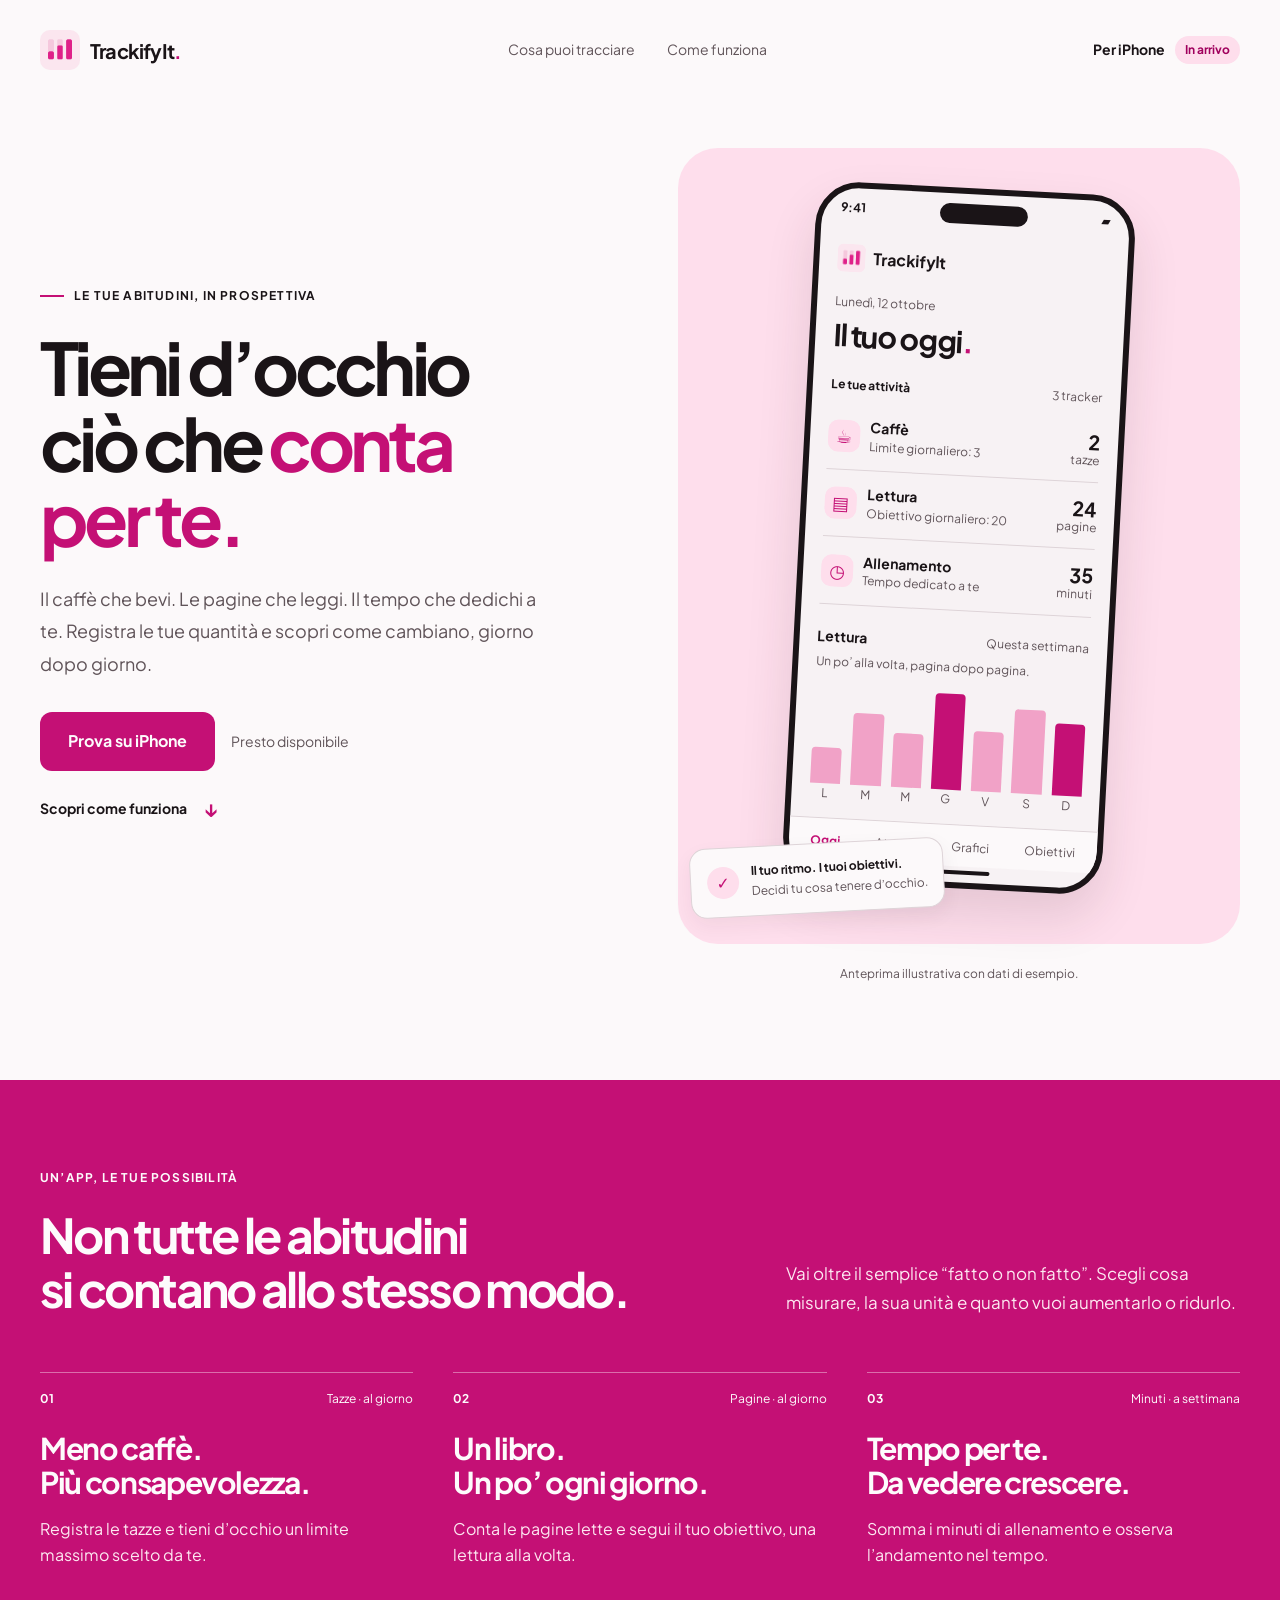
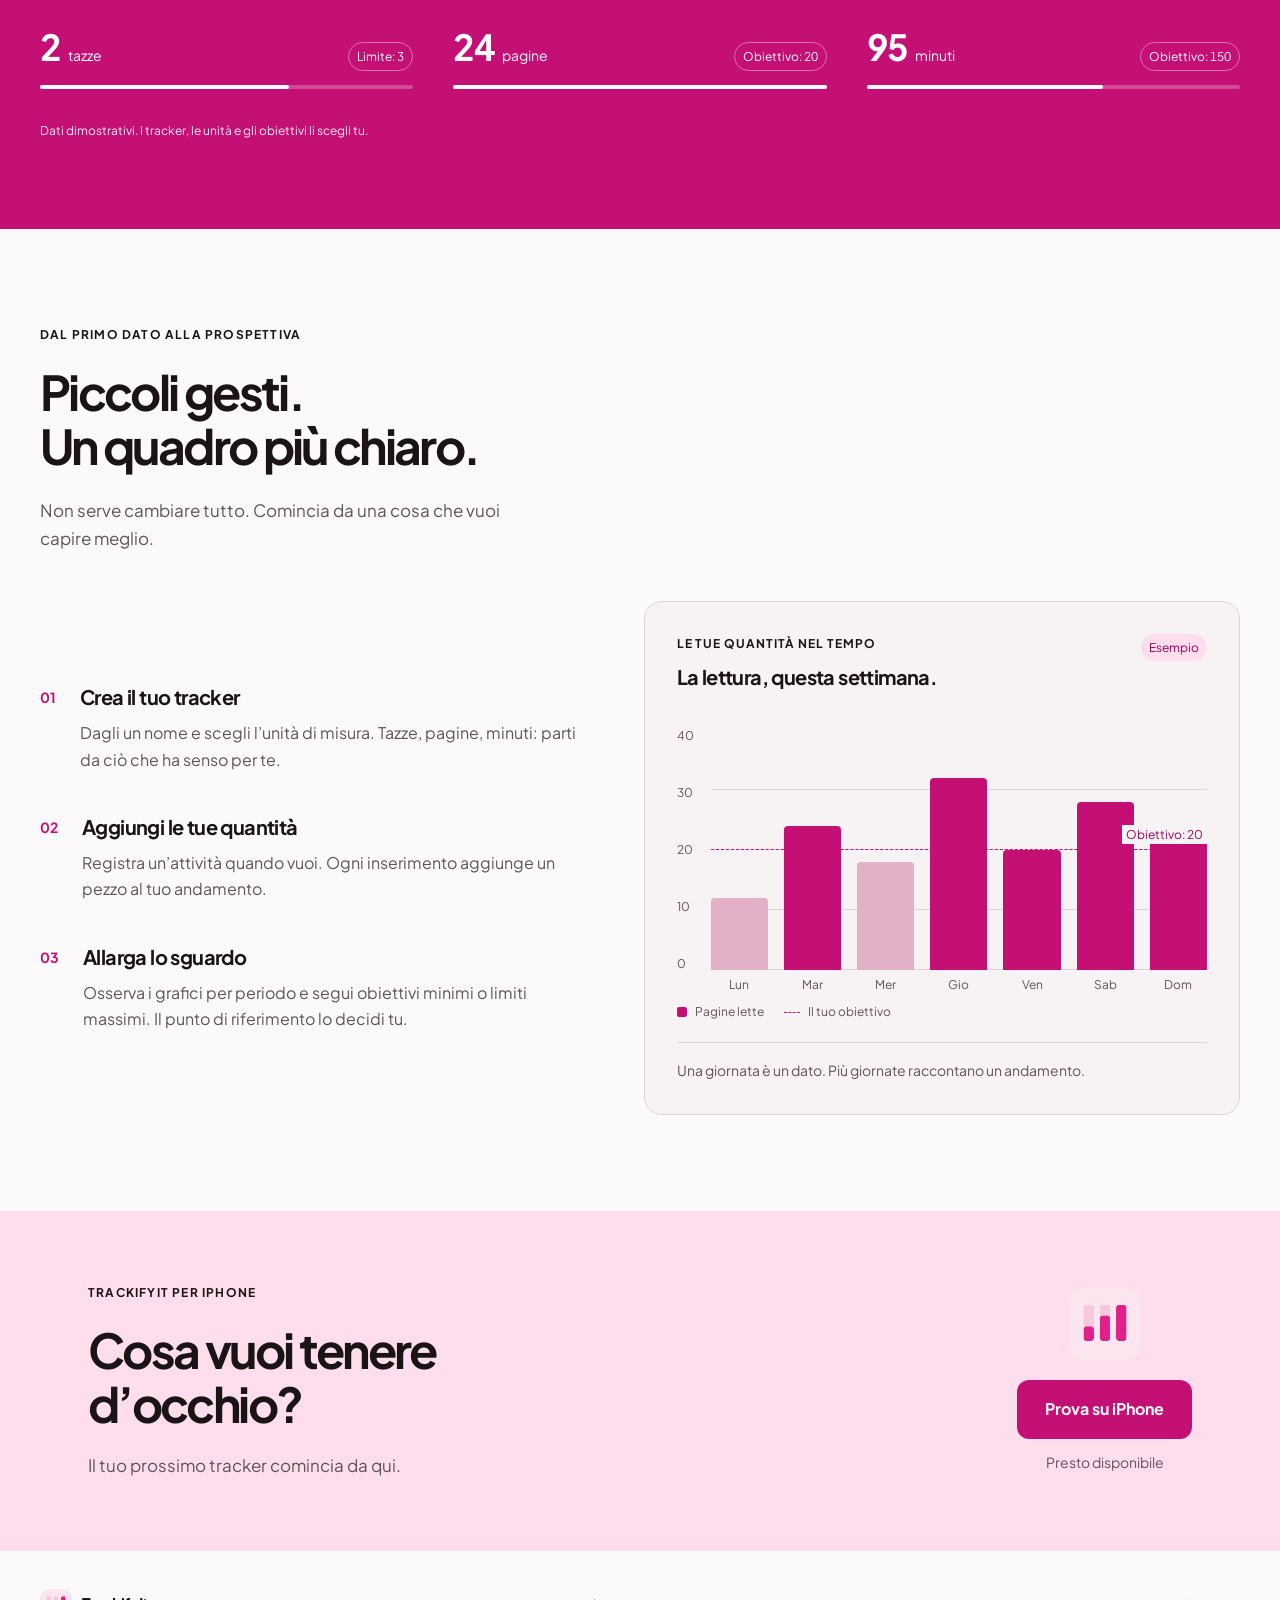
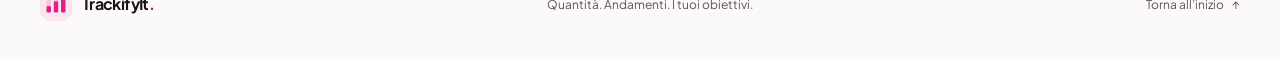
==== index.html @ d4e478b7 "feat: publish TrackifyIt landing for GitHub Pages" ====
<!doctype html>
<html lang="it">
<head>
  <meta charset="utf-8">
  <meta name="viewport" content="width=device-width, initial-scale=1, viewport-fit=cover">
  <meta name="theme-color" content="#C5106B">
  <title>TrackifyIt | Tieni d’occhio ciò che conta per te</title>
  <meta name="description" content="Crea tracker personalizzati, registra le tue quantità e osserva come cambiano nel tempo. Grafici, obiettivi e limiti, con TrackifyIt.">
  <link rel="icon" href="assets/favicon.png" type="image/png">
  <link rel="preload" href="assets/jakarta-regular.ttf" as="font" type="font/ttf" crossorigin>
  <link rel="stylesheet" href="styles.css?v=2">
</head>
<body>
  <a class="skip-link" href="#contenuto">Vai al contenuto</a>
  <header class="site-header wrap">
    <a class="brand" href="#inizio" aria-label="TrackifyIt, inizio pagina"><img src="assets/icon.png" width="40" height="40" alt=""><span>TrackifyIt<span class="brand-dot">.</span></span></a>
    <nav aria-label="Navigazione principale"><a href="#cosa-tracciare">Cosa puoi tracciare</a><a href="#come-funziona">Come funziona</a></nav>
    <a class="header-cta" href="#iphone">Per iPhone <span class="soon-label">In arrivo</span></a>
  </header>
  <main id="contenuto">
    <section class="hero wrap" id="inizio" aria-labelledby="hero-title">
      <div class="hero-copy">
        <p class="eyebrow"><span class="eyebrow-line" aria-hidden="true"></span>Le tue abitudini, in prospettiva</p>
        <h1 id="hero-title">Tieni d’occhio<br>ciò che <span>conta<br>per te.</span></h1>
        <p class="lead">Il caffè che bevi. Le pagine che leggi. Il tempo che dedichi a te. Registra le tue quantità e scopri come cambiano, giorno dopo giorno.</p>
        <div class="cta-group"><button class="button button-primary iphone-cta" disabled aria-describedby="hero-availability">Prova su iPhone</button><p id="hero-availability" class="availability">Presto disponibile</p></div>
        <a class="text-link" href="#come-funziona">Scopri come funziona <span aria-hidden="true">↓</span></a>
      </div>
      <figure class="app-preview">
        <div class="preview-stage">
          <div class="phone" aria-label="Anteprima dimostrativa della dashboard TrackifyIt">
            <div class="phone-status" aria-hidden="true"><span>9:41</span><span class="camera-cutout"></span><span>▰</span></div>
            <div class="phone-content">
              <div class="app-heading"><img src="assets/icon.png" width="28" height="28" alt=""><span>TrackifyIt</span></div>
              <div class="app-date">Lunedì, 12 ottobre</div>
              <p class="app-title">Il tuo oggi<span>.</span></p>
              <div class="preview-summary"><span>Le tue attività</span><span>3 tracker</span></div>
              <div class="tracker-row"><span class="tracker-symbol" aria-hidden="true">☕</span><div><strong>Caffè</strong><span>Limite giornaliero: 3</span></div><p>2 <span>tazze</span></p></div>
              <div class="tracker-row"><span class="tracker-symbol" aria-hidden="true">▤</span><div><strong>Lettura</strong><span>Obiettivo giornaliero: 20</span></div><p>24 <span>pagine</span></p></div>
              <div class="tracker-row"><span class="tracker-symbol" aria-hidden="true">◷</span><div><strong>Allenamento</strong><span>Tempo dedicato a te</span></div><p>35 <span>minuti</span></p></div>
              <div class="preview-chart">
                <div class="chart-heading"><strong>Lettura</strong><span>Questa settimana</span></div>
                <p class="chart-description">Un po’ alla volta, pagina dopo pagina.</p>
                <div class="bar-chart" role="img" aria-label="Esempio di pagine lette: lunedì 12, martedì 24, mercoledì 18, giovedì 32, venerdì 20, sabato 28, domenica 24.">
                  <div class="bar-column"><span style="--bar-height:37.5%"></span><small>L</small></div><div class="bar-column"><span style="--bar-height:75%"></span><small>M</small></div><div class="bar-column"><span style="--bar-height:56.25%"></span><small>M</small></div><div class="bar-column"><span class="strong-bar" style="--bar-height:100%"></span><small>G</small></div><div class="bar-column"><span style="--bar-height:62.5%"></span><small>V</small></div><div class="bar-column"><span style="--bar-height:87.5%"></span><small>S</small></div><div class="bar-column"><span class="strong-bar" style="--bar-height:75%"></span><small>D</small></div>
                </div>
              </div>
            </div>
            <div class="phone-tabs" aria-hidden="true"><span class="selected">Oggi</span><span>Attività</span><span>Grafici</span><span>Obiettivi</span></div>
            <div class="home-indicator" aria-hidden="true"></div>
          </div>
          <div class="preview-note"><span aria-hidden="true">✓</span><div><strong>Il tuo ritmo. I tuoi obiettivi.</strong><span>Decidi tu cosa tenere d’occhio.</span></div></div>
        </div>
        <figcaption>Anteprima illustrativa con dati di esempio.</figcaption>
      </figure>
    </section>

    <section class="possibilities" id="cosa-tracciare" aria-labelledby="possibilities-title">
      <div class="wrap">
        <div class="section-heading"><p class="eyebrow">Un’app, le tue possibilità</p><h2 id="possibilities-title">Non tutte le abitudini<br>si contano allo stesso modo.</h2><p>Vai oltre il semplice “fatto o non fatto”. Scegli cosa misurare, la sua unità e quanto vuoi aumentarlo o ridurlo.</p></div>
        <div class="examples">
          <article class="example"><div class="example-top"><span class="example-number">01</span><span>Tazze · al giorno</span></div><h3>Meno caffè.<br>Più consapevolezza.</h3><p>Registra le tazze e tieni d’occhio un limite massimo scelto da te.</p><div class="quantity-demo" aria-label="Esempio: 2 tazze, limite 3"><span>2<span class="quantity-unit"> tazze</span></span><span class="goal-label">Limite: 3</span></div><div class="example-progress" aria-hidden="true"><span style="--progress:66.67%"></span></div></article>
          <article class="example"><div class="example-top"><span class="example-number">02</span><span>Pagine · al giorno</span></div><h3>Un libro.<br>Un po’ ogni giorno.</h3><p>Conta le pagine lette e segui il tuo obiettivo, una lettura alla volta.</p><div class="quantity-demo" aria-label="Esempio: 24 pagine, obiettivo 20"><span>24<span class="quantity-unit"> pagine</span></span><span class="goal-label">Obiettivo: 20</span></div><div class="example-progress" aria-hidden="true"><span style="--progress:100%"></span></div></article>
          <article class="example"><div class="example-top"><span class="example-number">03</span><span>Minuti · a settimana</span></div><h3>Tempo per te.<br>Da vedere crescere.</h3><p>Somma i minuti di allenamento e osserva l’andamento nel tempo.</p><div class="quantity-demo" aria-label="Esempio: 95 minuti, obiettivo 150"><span>95<span class="quantity-unit"> minuti</span></span><span class="goal-label">Obiettivo: 150</span></div><div class="example-progress" aria-hidden="true"><span style="--progress:63.33%"></span></div></article>
        </div>
        <p class="examples-caption">Dati dimostrativi. I tracker, le unità e gli obiettivi li scegli tu.</p>
      </div>
    </section>

    <section class="how wrap" id="come-funziona" aria-labelledby="how-title">
      <div class="how-intro"><p class="eyebrow">Dal primo dato alla prospettiva</p><h2 id="how-title">Piccoli gesti.<br>Un quadro più chiaro.</h2><p class="section-lead">Non serve cambiare tutto. Comincia da una cosa che vuoi capire meglio.</p></div>
      <div class="how-grid">
        <ol class="steps">
          <li><span class="step-number" aria-hidden="true">01</span><div><h3>Crea il tuo tracker</h3><p>Dagli un nome e scegli l’unità di misura. Tazze, pagine, minuti: parti da ciò che ha senso per te.</p></div></li>
          <li><span class="step-number" aria-hidden="true">02</span><div><h3>Aggiungi le tue quantità</h3><p>Registra un’attività quando vuoi. Ogni inserimento aggiunge un pezzo al tuo andamento.</p></div></li>
          <li><span class="step-number" aria-hidden="true">03</span><div><h3>Allarga lo sguardo</h3><p>Osserva i grafici per periodo e segui obiettivi minimi o limiti massimi. Il punto di riferimento lo decidi tu.</p></div></li>
        </ol>
        <figure class="insight">
          <div class="insight-heading"><div><p class="eyebrow">Le tue quantità nel tempo</p><h3>La lettura, questa settimana.</h3></div><span class="example-tag">Esempio</span></div>
          <div class="insight-chart" role="img" aria-label="Esempio settimanale: pagine lette 12, 24, 18, 32, 20, 28 e 24. Obiettivo minimo 20 pagine al giorno.">
            <div class="chart-axis" aria-hidden="true"><span>40</span><span>30</span><span>20</span><span>10</span><span>0</span></div>
            <div class="chart-plot" aria-hidden="true"><div class="goal-line"><span>Obiettivo: 20</span></div><div class="insight-bars"><div><span style="--bar-height:30%"></span><small>Lun</small></div><div><span class="reached" style="--bar-height:60%"></span><small>Mar</small></div><div><span style="--bar-height:45%"></span><small>Mer</small></div><div><span class="reached" style="--bar-height:80%"></span><small>Gio</small></div><div><span class="reached" style="--bar-height:50%"></span><small>Ven</small></div><div><span class="reached" style="--bar-height:70%"></span><small>Sab</small></div><div><span class="reached" style="--bar-height:60%"></span><small>Dom</small></div></div></div>
          </div>
          <figcaption><span class="legend-marker" aria-hidden="true"></span>Pagine lette <span class="legend-line" aria-hidden="true"></span>Il tuo obiettivo</figcaption>
          <p class="insight-footnote">Una giornata è un dato. Più giornate raccontano un andamento.</p>
        </figure>
      </div>
    </section>

    <section class="closing" id="iphone" aria-labelledby="closing-title"><div class="wrap closing-inner"><div><p class="eyebrow">TrackifyIt per iPhone</p><h2 id="closing-title">Cosa vuoi tenere<br>d’occhio?</h2><p>Il tuo prossimo tracker comincia da qui.</p></div><div class="closing-action"><img src="assets/icon.png" width="72" height="72" alt="" loading="lazy"><button class="button button-primary iphone-cta" disabled aria-describedby="closing-availability">Prova su iPhone</button><p class="availability" id="closing-availability">Presto disponibile</p></div></div></section>
  </main>
  <footer class="site-footer wrap"><a class="brand" href="#inizio"><img src="assets/icon.png" width="32" height="32" alt=""><span>TrackifyIt<span class="brand-dot">.</span></span></a><p>Quantità. Andamenti. I tuoi obiettivi.</p><a href="#inizio">Torna all’inizio <span aria-hidden="true">↑</span></a></footer>
</body>
</html>
---- styles.css ----
@font-face {
  font-family:Jakarta;
  src:url('assets/jakarta-regular.ttf') format('truetype');
  font-weight:400;
  font-display:swap;
}
@font-face {
  font-family:Jakarta;
  src:url('assets/jakarta-bold.ttf') format('truetype');
  font-weight:700;
  font-display:swap;
}
:root {
  color-scheme:light;
  --paper:oklch(98.5% .004 350);
  --surface:oklch(96.5% .006 350);
  --ink:oklch(20% .012 350);
  --muted:oklch(46% .018 350);
  --pink:oklch(54% .215 355);
  --pink-dark:oklch(46% .19 355);
  --pink-soft:oklch(93% .04 350);
  --line:oklch(88% .012 350);
  --white:oklch(99% .003 350);
  --radius:1.125rem;
}
* {
  box-sizing:border-box;
}
html {
  scroll-behavior:smooth;
  scroll-padding-top:2rem;
}
body {
  margin:0;
  background:var(--paper);
  color:var(--ink);
  font-family:Jakarta,system-ui,sans-serif;
  font-size:1rem;
  line-height:1.65;
  -webkit-font-smoothing:antialiased;
}
a {
  color:inherit;
  text-decoration:none;
}
button {
  font:inherit;
}
img {
  max-width:100%;
  display:block;
}
p,h1,h2,h3,figure {
  margin:0;
}
h1,h2,h3 {
  line-height:1.12;
  font-weight:700;
  text-wrap:balance;
}
p {
  text-wrap:pretty;
}
::selection {
  background:var(--pink);
  color:var(--white);
}
:focus-visible {
  outline:3px solid var(--pink);
  outline-offset:6px;
}
.wrap {
  width:min(100% - 2.5rem,75rem);
  margin-inline:auto;
}
.skip-link {
  position:fixed;
  top:1rem;
  left:1rem;
  z-index:10;
  background:var(--paper);
  padding:.75rem 1rem;
  transform:translateY(-200%);
}
.skip-link:focus {
  transform:none;
}
.site-header {
  display:flex;
  align-items:center;
  justify-content:space-between;
  gap:1rem;
  padding-block:1.5rem;
}
.brand {
  display:inline-flex;
  gap:.625rem;
  align-items:center;
  font-size:1.25rem;
  font-weight:700;
  letter-spacing:-.04em;
  min-height:44px;
}
.brand img {
  border-radius:.625rem;
}
.brand-dot {
  color:var(--pink);
}
nav {
  display:none;
  gap:2rem;
}
nav a,.site-footer>a:last-child {
  font-size:.875rem;
  min-height:44px;
  display:inline-flex;
  align-items:center;
}
nav a {
  color:var(--muted);
}
.header-cta {
  font-size:.875rem;
  font-weight:700;
  display:flex;
  align-items:center;
  gap:.625rem;
  min-height:44px;
}
.soon-label {
  background:var(--pink-soft);
  color:var(--pink-dark);
  padding:.25rem .625rem;
  border-radius:99px;
  font-size:.75rem;
}
.hero {
  display:grid;
  gap:3rem;
  padding-block:3rem 4rem;
}
.eyebrow {
  font-size:.75rem;
  font-weight:700;
  letter-spacing:.1em;
  text-transform:uppercase;
  display:flex;
  align-items:center;
  gap:.625rem;
}
.eyebrow-line {
  display:block;
  height:2px;
  width:24px;
  background:var(--pink);
}
h1 {
  font-size:clamp(2.875rem,1.8rem + 3.4vw,5.25rem);
  letter-spacing:-.065em;
  line-height:1.04;
  margin-top:1.5rem;
}
h1>span {
  color:var(--pink);
}
.lead {
  font-size:1.0625rem;
  line-height:1.8;
  max-width:39ch;
  color:var(--muted);
  margin-top:1.75rem;
}
.cta-group {
  display:flex;
  align-items:flex-start;
  gap:.625rem;
  flex-direction:column;
  margin-top:2rem;
}
.button {
  display:inline-flex;
  align-items:center;
  justify-content:center;
  border:0;
  border-radius:.75rem;
  padding:1rem 1.75rem;
  font-weight:700;
  font-size:1rem;
  min-height:56px;
}
.button-primary {
  background:var(--pink);
  color:var(--white);
}
.button:disabled {
  cursor:not-allowed;
  opacity:1;
}
.availability {
  font-size:.875rem;
  color:var(--muted);
}
.text-link {
  display:inline-flex;
  align-items:center;
  gap:1rem;
  font-size:.875rem;
  min-height:44px;
  margin-top:1rem;
  font-weight:700;
}
.text-link>span {
  font-size:1.25rem;
  color:var(--pink);
}
.app-preview {
  min-width:0;
}
.preview-stage {
  position:relative;
  display:flex;
  justify-content:center;
  padding:2rem 0 3rem;
  border-radius:2rem;
  background:var(--pink-soft);
}
.phone {
  width:min(100% - 2.5rem,20rem);
  border:6px solid var(--ink);
  border-radius:2.75rem;
  background:var(--surface);
  box-shadow:0 24px 48px oklch(30% .05 350 / .13);
  overflow:hidden;
  position:relative;
}
.phone-status {
  display:flex;
  align-items:center;
  justify-content:space-between;
  padding:.6rem 1.2rem;
  font-size:.75rem;
  line-height:1.3;
  min-height:2.5rem;
  font-weight:700;
}
.camera-cutout {
  width:5.5rem;
  height:1.25rem;
  background:var(--ink);
  border-radius:99px;
}
.phone-content {
  padding:1rem 1.125rem .75rem;
}
.app-heading {
  display:flex;
  align-items:center;
  gap:.5rem;
  font-size:1rem;
  font-weight:700;
}
.app-heading img {
  border-radius:.375rem;
}
.app-date {
  font-size:.75rem;
  color:var(--muted);
  margin-top:1.25rem;
}
.app-title {
  font-size:1.875rem;
  font-weight:700;
  letter-spacing:-.045em;
  line-height:1.3;
  margin:.25rem 0 1.25rem;
}
.app-title>span {
  color:var(--pink);
}
.preview-summary {
  display:flex;
  justify-content:space-between;
  font-size:.75rem;
  margin-bottom:.5rem;
  font-weight:700;
}
.preview-summary>span:last-child {
  color:var(--muted);
  font-weight:400;
}
.tracker-row {
  display:flex;
  align-items:center;
  gap:.625rem;
  padding:.875rem 0;
  border-bottom:1px solid var(--line);
}
.tracker-symbol {
  height:2rem;
  width:2rem;
  display:grid;
  place-items:center;
  border-radius:.625rem;
  background:var(--pink-soft);
  color:var(--pink);
  font-size:1.125rem;
  flex-shrink:0;
}
.tracker-row>div {
  flex:1;
  min-width:0;
}
.tracker-row strong {
  display:block;
  font-size:.875rem;
  line-height:1.4;
}
.tracker-row>div>span {
  font-size:.625rem;
  color:var(--muted);
  display:block;
  line-height:1.5;
}
.tracker-row>p {
  font-size:1.25rem;
  line-height:1.2;
  font-weight:700;
  text-align:right;
  font-variant-numeric:tabular-nums;
}
.tracker-row>p>span {
  display:block;
  font-size:.625rem;
  color:var(--muted);
  font-weight:400;
}
.preview-chart {
  margin-top:1.25rem;
}
.chart-heading {
  display:flex;
  justify-content:space-between;
  gap:.5rem;
  font-size:.875rem;
  align-items:center;
}
.chart-heading>span {
  color:var(--muted);
  font-size:.625rem;
}
.chart-description {
  font-size:.625rem;
  color:var(--muted);
  margin-top:.25rem;
}
.bar-chart {
  height:7rem;
  display:flex;
  gap:.625rem;
  align-items:flex-end;
  padding-top:1rem;
  margin-bottom:1.375rem;
}
.bar-column {
  height:100%;
  flex:1;
  position:relative;
  display:flex;
  align-items:flex-end;
}
.bar-column>span {
  width:100%;
  height:var(--bar-height);
  border-radius:4px 4px 0 0;
  background:oklch(80% .105 350);
}
.bar-column>.strong-bar {
  background:var(--pink);
}
.bar-column>small {
  position:absolute;
  bottom:-1.25rem;
  width:100%;
  text-align:center;
  font-size:.625rem;
  color:var(--muted);
}
.phone-tabs {
  border-top:1px solid var(--line);
  display:flex;
  justify-content:space-around;
  font-size:.625rem;
  gap:.5rem;
  padding:.75rem .5rem .625rem;
  background:var(--paper);
  color:var(--muted);
}
.phone-tabs>.selected {
  color:var(--pink);
  font-weight:700;
}
.home-indicator {
  width:6rem;
  height:4px;
  border-radius:99px;
  margin:.25rem auto .5rem;
  background:var(--ink);
}
.preview-note {
  position:absolute;
  bottom:1.25rem;
  display:flex;
  gap:.75rem;
  align-items:center;
  background:var(--paper);
  border:1px solid var(--line);
  padding:.875rem 1rem;
  border-radius:1rem;
  box-shadow:0 8px 20px oklch(30% .05 350 / .06);
  max-width:calc(100% - 2rem);
}
.preview-note>span {
  width:2rem;
  height:2rem;
  border-radius:50%;
  display:grid;
  place-items:center;
  background:var(--pink-soft);
  color:var(--pink);
  flex-shrink:0;
}
.preview-note strong {
  display:block;
  font-size:.75rem;
}
.preview-note div>span {
  font-size:.625rem;
  color:var(--muted);
  display:block;
}
.app-preview>figcaption {
  font-size:.75rem;
  text-align:center;
  color:var(--muted);
  margin-top:1rem;
}
.possibilities {
  background:var(--pink);
  color:var(--white);
  padding-block:4rem;
}
.section-heading h2,h2 {
  font-size:clamp(2rem,1.4rem + 2vw,3.5rem);
  letter-spacing:-.055em;
  line-height:1.12;
}
.section-heading h2 {
  margin-top:1.25rem;
}
.section-heading>p:last-child {
  margin-top:1.5rem;
  max-width:49ch;
  color:oklch(95% .025 350);
  font-size:1.0625rem;
}
.examples {
  display:grid;
  gap:2rem;
  margin-top:3rem;
}
.example {
  border-top:1px solid oklch(99% .003 350 / .4);
  padding-top:1rem;
}
.example-top {
  display:flex;
  justify-content:space-between;
  align-items:center;
  font-size:.75rem;
  gap:.5rem;
}
.example-number {
  font-weight:700;
}
.example h3 {
  font-size:1.75rem;
  letter-spacing:-.045em;
  margin-top:1.5rem;
}
.example>p {
  margin-top:1rem;
  font-size:1rem;
  max-width:32ch;
  color:oklch(95% .025 350);
}
.quantity-demo {
  display:flex;
  align-items:baseline;
  justify-content:space-between;
  gap:.5rem;
  margin-top:1.75rem;
  font-variant-numeric:tabular-nums;
}
.quantity-demo>span:first-child {
  font-size:2.25rem;
  font-weight:700;
  line-height:1.3;
  letter-spacing:-.05em;
}
.quantity-unit {
  font-size:.875rem;
  letter-spacing:0;
  font-weight:400;
}
.goal-label {
  font-size:.75rem;
  border:1px solid oklch(99% .003 350 / .4);
  border-radius:99px;
  padding:.25rem .5rem;
  white-space:nowrap;
}
.example-progress {
  height:4px;
  background:oklch(99% .003 350 / .25);
  border-radius:99px;
  margin-top:.875rem;
}
.example-progress>span {
  display:block;
  width:var(--progress);
  height:100%;
  background:var(--white);
  border-radius:inherit;
}
.examples-caption {
  font-size:.75rem;
  color:oklch(95% .025 350);
  margin-top:2rem;
}
.how {
  padding-block:4.5rem;
}
.how-intro h2 {
  margin-top:1.25rem;
}
.section-lead {
  font-size:1.0625rem;
  color:var(--muted);
  margin-top:1.5rem;
  max-width:42ch;
}
.how-grid {
  display:grid;
  gap:2.5rem;
  margin-top:3rem;
}
.steps {
  list-style:none;
  padding:0;
  margin:0;
  display:flex;
  flex-direction:column;
  gap:2rem;
}
.steps li {
  display:flex;
  gap:1rem;
}
.step-number {
  color:var(--pink);
  font-size:.875rem;
  font-weight:700;
  padding-top:.2rem;
  flex-shrink:0;
}
.steps h3 {
  font-size:1.25rem;
  letter-spacing:-.03em;
  line-height:1.35;
}
.steps p {
  font-size:1rem;
  color:var(--muted);
  margin-top:.625rem;
  max-width:43ch;
}
.insight {
  background:var(--surface);
  border:1px solid var(--line);
  border-radius:var(--radius);
  padding:1.25rem;
  align-self:start;
  min-width:0;
}
.insight-heading {
  display:flex;
  gap:1rem;
  align-items:flex-start;
  justify-content:space-between;
}
.insight .eyebrow {
  font-size:.625rem;
  letter-spacing:.08em;
}
.insight h3 {
  font-size:1.25rem;
  letter-spacing:-.03em;
  margin-top:.625rem;
  line-height:1.35;
}
.example-tag {
  font-size:.75rem;
  background:var(--pink-soft);
  color:var(--pink-dark);
  border-radius:99px;
  padding:.25rem .5rem;
}
.insight-chart {
  display:flex;
  gap:.625rem;
  height:13rem;
  margin-block:2.5rem 2rem;
}
.chart-axis {
  display:flex;
  justify-content:space-between;
  flex-direction:column;
  font-size:.625rem;
  color:var(--muted);
  width:1.5rem;
  line-height:1;
}
.chart-plot {
  position:relative;
  flex:1;
  background:repeating-linear-gradient(to top,var(--line) 0,var(--line) 1px,transparent 1px,transparent 25%);
}
.insight-bars {
  display:flex;
  gap:.625rem;
  height:100%;
  position:relative;
  z-index:1;
}
.insight-bars>div {
  flex:1;
  height:100%;
  position:relative;
  display:flex;
  align-items:flex-end;
}
.insight-bars>div>span {
  width:100%;
  height:var(--bar-height);
  border-radius:.25rem .25rem 0 0;
  background:oklch(81% .065 350);
}
.insight-bars>div>.reached {
  background:var(--pink);
}
.insight-bars small {
  position:absolute;
  bottom:-1.5rem;
  text-align:center;
  width:100%;
  font-size:.625rem;
  color:var(--muted);
}
.goal-line {
  position:absolute;
  left:0;
  right:0;
  bottom:50%;
  border-top:1px dashed var(--pink);
  z-index:2;
}
.goal-line>span {
  position:absolute;
  right:0;
  bottom:.375rem;
  background:var(--surface);
  padding:0 .25rem;
  color:var(--pink-dark);
  font-size:.625rem;
}
.insight>figcaption {
  display:flex;
  align-items:center;
  gap:.5rem;
  flex-wrap:wrap;
  font-size:.75rem;
  color:var(--muted);
}
.legend-marker {
  display:block;
  width:.625rem;
  height:.625rem;
  border-radius:2px;
  background:var(--pink);
}
.legend-line {
  display:block;
  width:1rem;
  border-top:1px dashed var(--pink);
  margin-left:.75rem;
}
.insight-footnote {
  border-top:1px solid var(--line);
  font-size:.875rem;
  color:var(--muted);
  margin-top:1.25rem;
  padding-top:1rem;
}
.closing {
  background:var(--pink-soft);
  padding-block:3.5rem;
}
.closing-inner {
  display:flex;
  flex-direction:column;
  gap:2rem;
}
.closing h2 {
  margin-top:1.25rem;
}
.closing-inner>div>p:last-child {
  color:var(--muted);
  margin-top:1.25rem;
  font-size:1.0625rem;
}
.closing-action {
  display:flex;
  flex-direction:column;
  align-items:flex-start;
  gap:.75rem;
}
.closing-action img {
  border-radius:1rem;
  margin-bottom:.5rem;
}
.closing-inner .closing-action>p:last-child {
  font-size:.875rem;
  margin:0;
}
.site-footer {
  display:flex;
  gap:1rem;
  flex-wrap:wrap;
  align-items:center;
  justify-content:space-between;
  padding-block:1.75rem;
}
.site-footer .brand {
  font-size:1rem;
}
.site-footer>p {
  font-size:.75rem;
  color:var(--muted);
  order:3;
  width:100%;
}
.site-footer>a:last-child {
  color:var(--muted);
  gap:.5rem;
  font-size:.75rem;
}
section[id] {
  scroll-margin-top:1rem;
}
@media(min-width:40rem) {
  .wrap {
    width:min(100% - 4rem,75rem);
  }
  nav {
    display:flex;
    gap:1rem;
  }
  nav a {
    font-size:.75rem;
  }
  .header-cta .soon-label {
    display:none;
  }
  .hero {
    gap:4rem;
  }
  .cta-group {
    flex-direction:row;
    align-items:center;
    gap:1rem;
  }
  .examples {
    grid-template-columns:repeat(3,minmax(0,1fr));
    gap:1.75rem;
  }
  .example h3 {
    font-size:1.5rem;
  }
  .example>p {
    font-size:.875rem;
    min-height:5rem;
  }
  .quantity-demo {
    align-items:flex-start;
    flex-direction:column;
    gap:.375rem;
  }
  .closing-inner {
    flex-direction:row;
    align-items:center;
    justify-content:space-between;
  }
  .closing-action {
    align-items:center;
  }
  .site-footer>p {
    order:initial;
    width:auto;
  }
  .insight {
    padding:2rem;
  }
  .insight-chart {
    height:15rem;
  }
  .insight-bars {
    gap:1rem;
  }
}
@media(min-width:60rem) {
  .site-header {
    padding-block:1.75rem;
  }
  nav {
    gap:2rem;
  }
  nav a {
    font-size:.875rem;
  }
  .header-cta .soon-label {
    display:inline;
  }
  .hero {
    grid-template-columns:1.05fr 1fr;
    align-items:center;
    gap:3rem;
    padding-block:3rem 6rem;
  }
  .hero-copy {
    padding-bottom:1rem;
  }
  .lead {
    font-size:1.125rem;
  }
  .preview-stage {
    padding:2.5rem 0 3.5rem;
    border-radius:2.5rem;
  }
  .phone {
    width:20rem;
    transform:rotate(3deg);
  }
  .preview-note {
    bottom:2rem;
    left:.75rem;
    transform:rotate(-3deg);
  }
  .app-preview>figcaption {
    margin-top:1.25rem;
  }
  .possibilities {
    padding-block:5.5rem;
  }
  .section-heading {
    display:grid;
    grid-template-columns:1.5fr 1fr;
    column-gap:4rem;
    align-items:end;
  }
  .section-heading>.eyebrow {
    grid-column:1/-1;
  }
  .section-heading>p:last-child {
    margin:0;
  }
  .examples {
    margin-top:3.5rem;
    gap:2.5rem;
  }
  .example h3 {
    font-size:1.875rem;
  }
  .example>p {
    font-size:1rem;
    min-height:5rem;
  }
  .quantity-demo {
    flex-direction:row;
    align-items:baseline;
  }
  .how {
    padding-block:6rem;
  }
  .how-grid {
    grid-template-columns:.95fr 1.05fr;
    gap:4rem;
    align-items:center;
  }
  .steps {
    gap:2.5rem;
  }
  .steps li {
    gap:1.5rem;
  }
  .closing {
    padding-block:4.5rem;
  }
  .closing-inner {
    padding-inline:3rem;
  }
  .site-footer {
    padding-block:2rem;
  }
}
@media(hover:hover) {
  nav a:hover,.text-link:hover,.site-footer>a:last-child:hover {
    color:var(--pink);
  }
  .brand:hover .brand-dot {
    color:var(--pink-dark);
  }
  .header-cta:hover {
    color:var(--pink);
  }
}
@media(prefers-reduced-motion:no-preference) {
  .hero-copy {
    animation:appear .65s cubic-bezier(.16,1,.3,1) both;
  }
  .app-preview {
    animation:appear .8s .1s cubic-bezier(.16,1,.3,1) both;
  }
  @keyframes appear {
    from {
      opacity:0;
      transform:translateY(16px);
    }
    to {
      opacity:1;
      transform:translateY(0);
    }
  }
}
@media(prefers-reduced-motion:reduce) {
  html {
    scroll-behavior:auto;
  }
}
.brand {
  flex-shrink:0;
  white-space:nowrap;
}
.header-cta {
  white-space:nowrap;
}
.quantity-unit {
  margin-left:.375rem;
}
.tracker-row>div>span,.tracker-row>p>span,.chart-heading>span,.chart-description,.bar-column>small,.phone-tabs,.preview-note div>span,.insight .eyebrow,.chart-axis,.insight-bars small,.goal-line>span {
  font-size:.75rem;
}
@media(max-width:22rem) {
  .header-cta .soon-label {
    display:none;
  }
  .site-header .brand {
    font-size:1.125rem;
  }
  .site-header .brand img {
    width:32px;
    height:32px;
  }
  .phone-content {
    padding-inline:.875rem;
  }
  .tracker-row {
    gap:.375rem;
  }
  .tracker-row>div>span {
    font-size:.75rem;
  }
  .tracker-symbol {
    width:1.5rem;
    height:1.5rem;
  }
  .chart-heading {
    flex-wrap:wrap;
  }
}
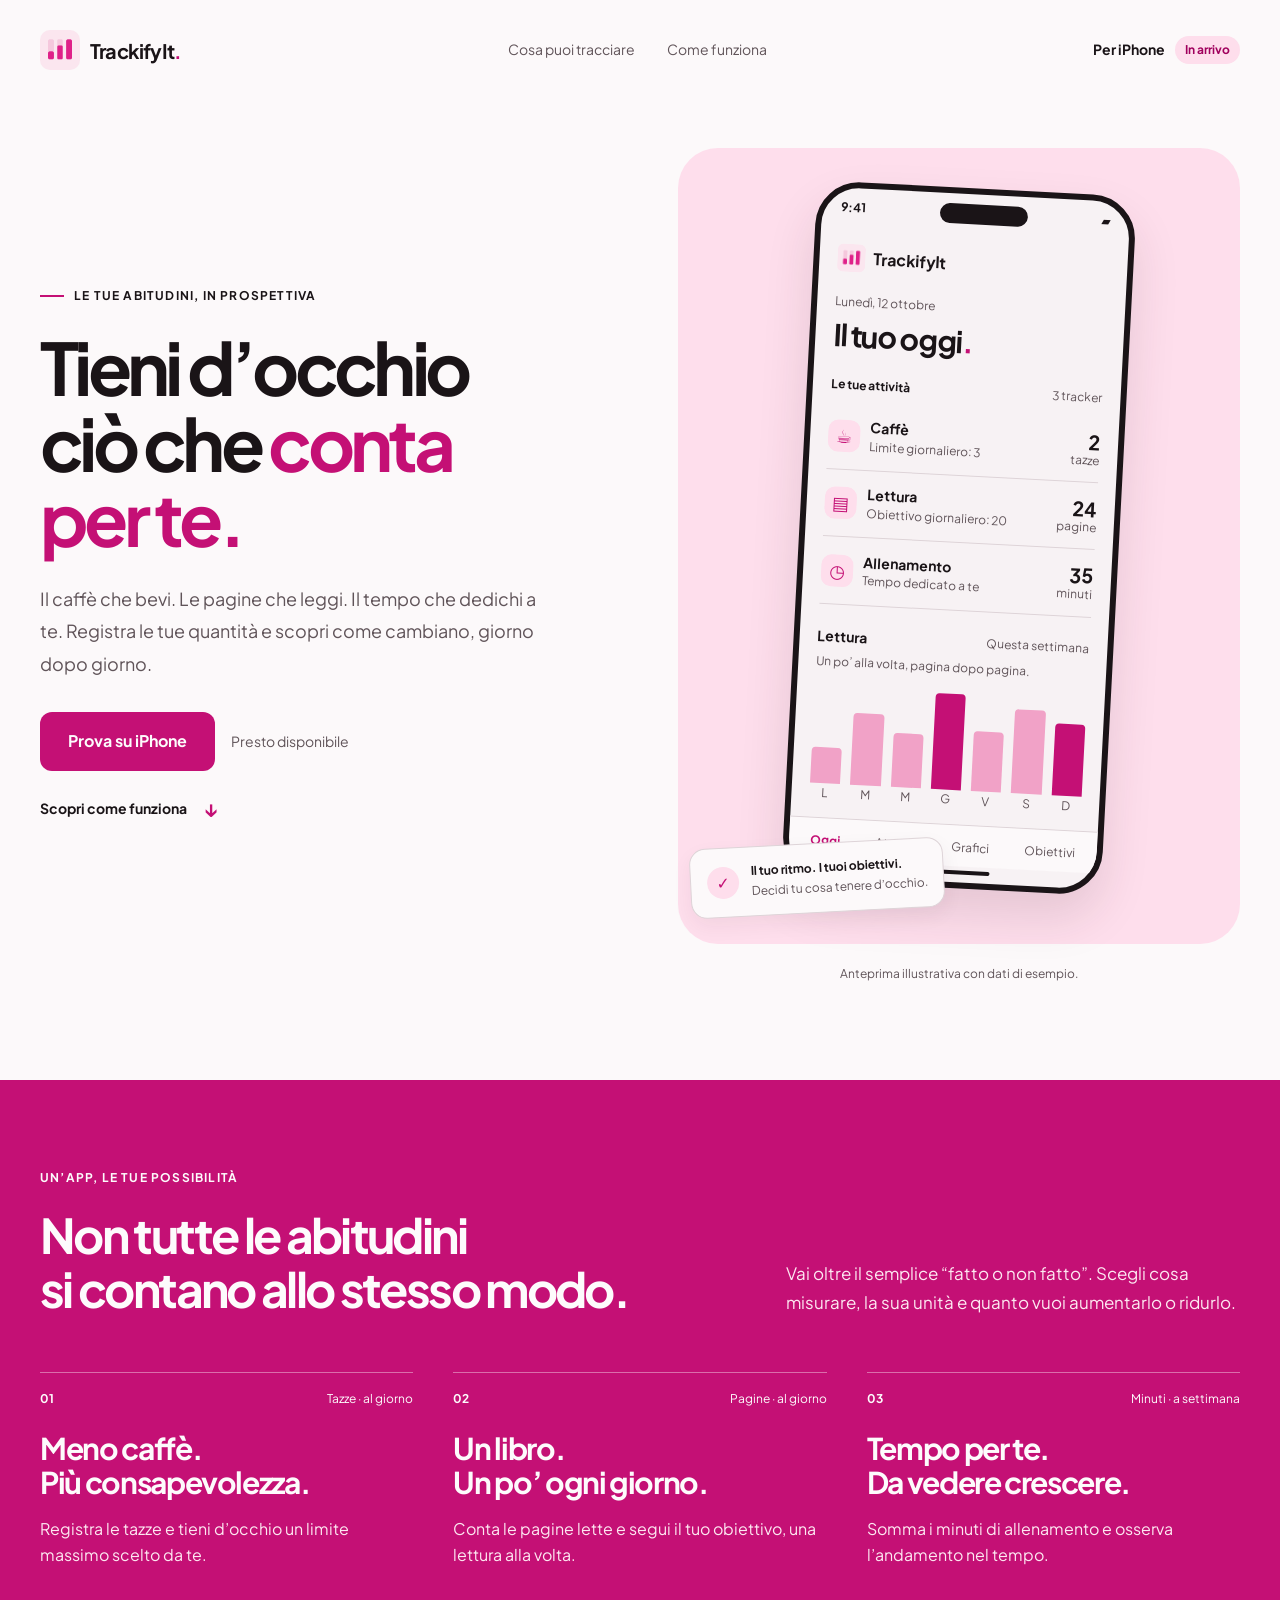
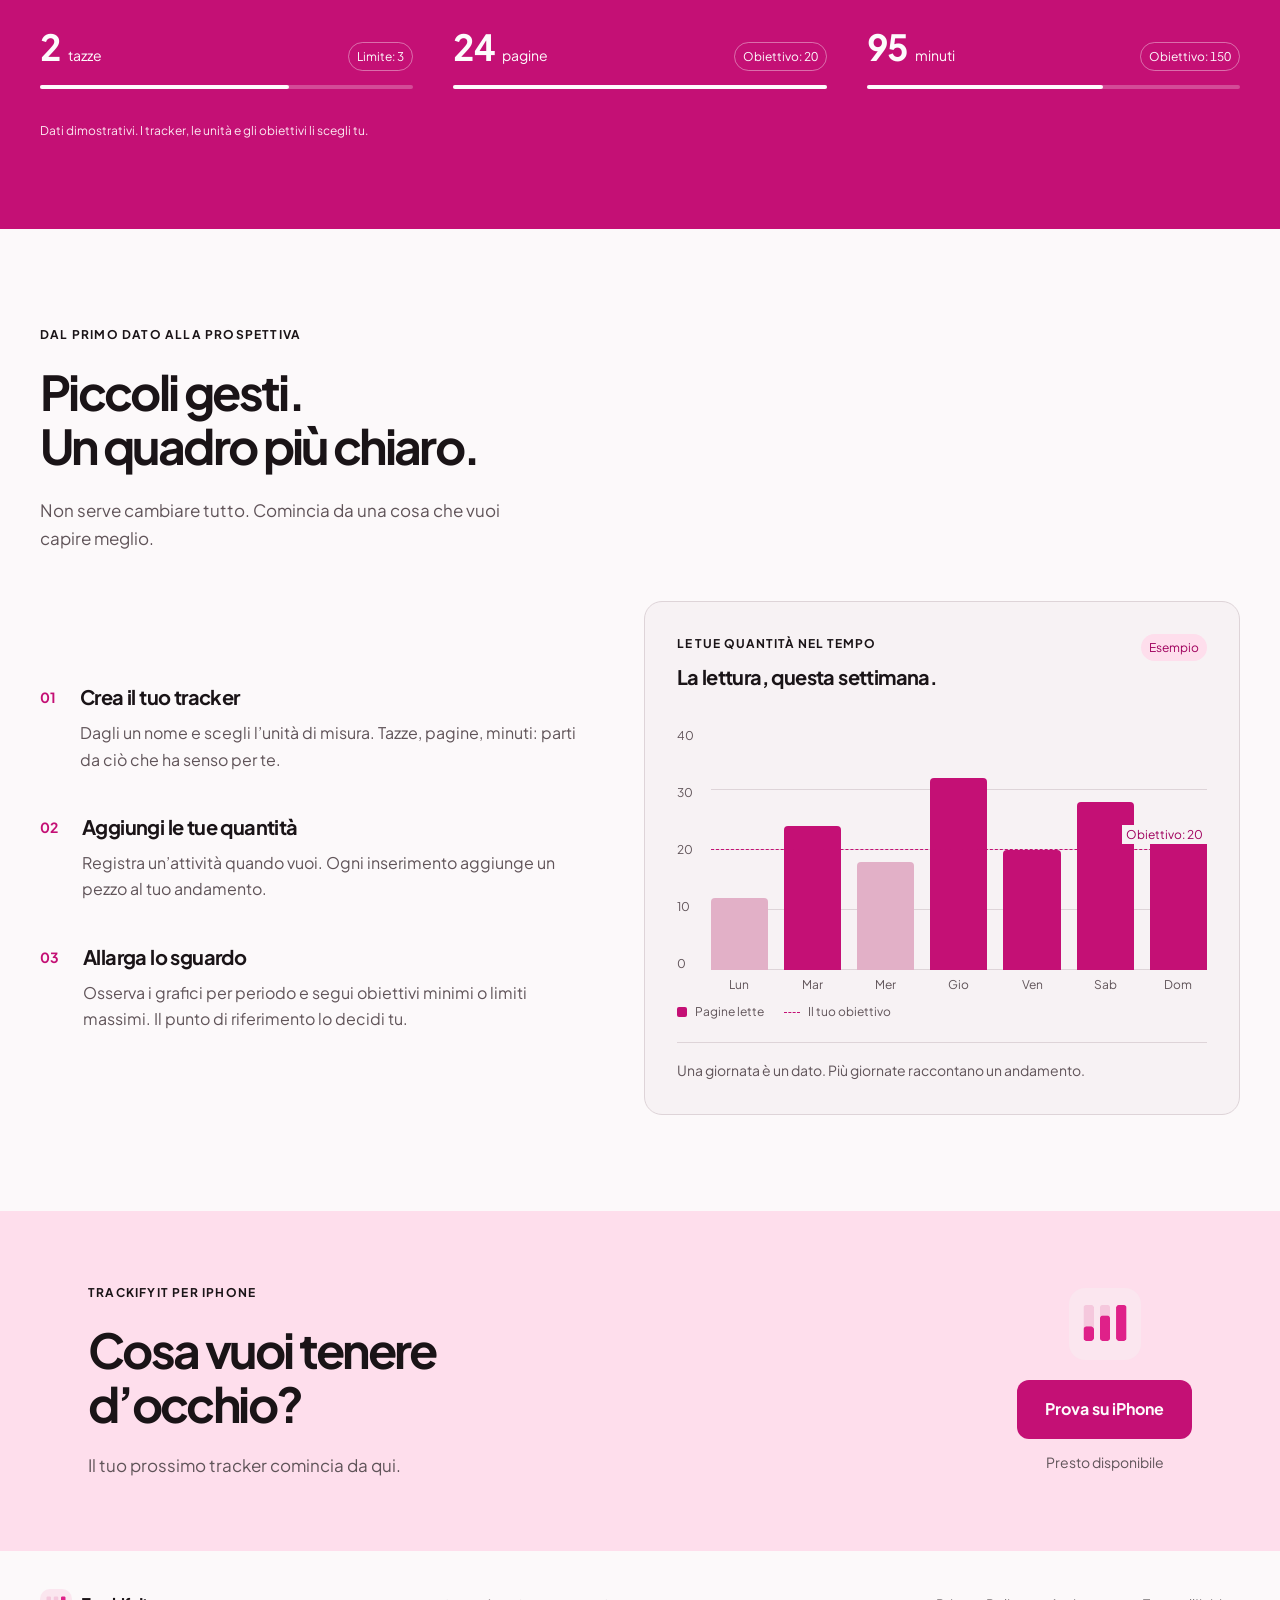
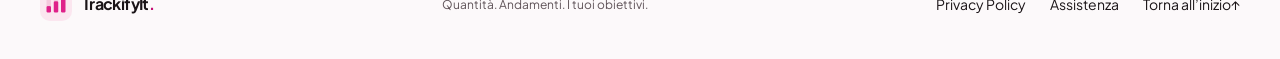
==== commit 8f1f477c: "feat: add privacy policy and support pages" ====
--- a/index.html
+++ b/index.html
@@ -8,7 +8,8 @@
   <meta name="description" content="Crea tracker personalizzati, registra le tue quantità e osserva come cambiano nel tempo. Grafici, obiettivi e limiti, con TrackifyIt.">
   <link rel="icon" href="assets/favicon.png" type="image/png">
   <link rel="preload" href="assets/jakarta-regular.ttf" as="font" type="font/ttf" crossorigin>
-  <link rel="stylesheet" href="styles.css?v=2">
+  <link rel="stylesheet" href="styles.css?v=3">
+  <link rel="stylesheet" href="documents.css?v=1">
 </head>
 <body>
   <a class="skip-link" href="#contenuto">Vai al contenuto</a>
@@ -89,6 +90,6 @@
 
     <section class="closing" id="iphone" aria-labelledby="closing-title"><div class="wrap closing-inner"><div><p class="eyebrow">TrackifyIt per iPhone</p><h2 id="closing-title">Cosa vuoi tenere<br>d’occhio?</h2><p>Il tuo prossimo tracker comincia da qui.</p></div><div class="closing-action"><img src="assets/icon.png" width="72" height="72" alt="" loading="lazy"><button class="button button-primary iphone-cta" disabled aria-describedby="closing-availability">Prova su iPhone</button><p class="availability" id="closing-availability">Presto disponibile</p></div></div></section>
   </main>
-  <footer class="site-footer wrap"><a class="brand" href="#inizio"><img src="assets/icon.png" width="32" height="32" alt=""><span>TrackifyIt<span class="brand-dot">.</span></span></a><p>Quantità. Andamenti. I tuoi obiettivi.</p><a href="#inizio">Torna all’inizio <span aria-hidden="true">↑</span></a></footer>
+  <footer class="site-footer wrap"><a class="brand" href="#inizio"><img src="assets/icon.png" width="32" height="32" alt=""><span>TrackifyIt<span class="brand-dot">.</span></span></a><p>Quantità. Andamenti. I tuoi obiettivi.</p><div class="footer-links"><a href="privacy.html">Privacy Policy</a><a href="support.html">Assistenza</a><a href="#inizio">Torna all’inizio <span aria-hidden="true">↑</span></a></div></footer>
 </body>
 </html>
--- a/documents.css
+++ b/documents.css
@@ -0,0 +1,22 @@
+.footer-links { display:flex; flex-wrap:wrap; gap:.5rem 1.5rem; align-items:center; }
+.footer-links a { display:inline-flex; align-items:center; min-height:44px; font-size:.875rem; }
+.footer-links a:hover { color:var(--pink); }
+.document { max-width:48rem; padding-block:2.5rem 5rem; }
+.document-header { margin-bottom:2rem; }
+.document h1 { font-size:clamp(2.5rem,2rem + 2vw,4rem); letter-spacing:-.05em; margin-top:1rem; }
+.document-lead { margin-top:1.25rem; font-size:1.125rem; color:var(--muted); }
+.document-meta { margin-top:1rem; font-size:.875rem; color:var(--muted); }
+.document-index { display:flex; flex-wrap:wrap; gap:.5rem 1.5rem; padding-block:1rem; border-block:1px solid var(--line); margin-block:2rem 2.5rem; }
+.document-index a { min-height:44px; display:inline-flex; align-items:center; }
+.document section { margin-top:2.5rem; scroll-margin-top:2rem; }
+.document h2 { font-size:1.5rem; line-height:1.3; letter-spacing:-.025em; margin-bottom:1rem; }
+.document p + p, .document ul + p { margin-top:1rem; }
+.document ul { padding-left:1.5rem; margin-block:1rem; }
+.document li + li { margin-top:.75rem; }
+.document section a { text-decoration:underline; text-underline-offset:.2em; color:var(--pink-dark); overflow-wrap:anywhere; }
+.document-note { padding:1rem; border:1px solid var(--line); border-radius:var(--radius); background:var(--surface); margin-bottom:2rem; }
+.document details { border-bottom:1px solid var(--line); padding-block:1rem; }
+.document summary { cursor:pointer; font-weight:700; min-height:44px; align-content:center; }
+.document details p { margin-block:.75rem .25rem; }
+.support-contact { padding:1.5rem; background:var(--surface); border-radius:var(--radius); }
+@media(max-width:40rem) { .footer-links { width:100%; } .document { padding-top:1.5rem; } }
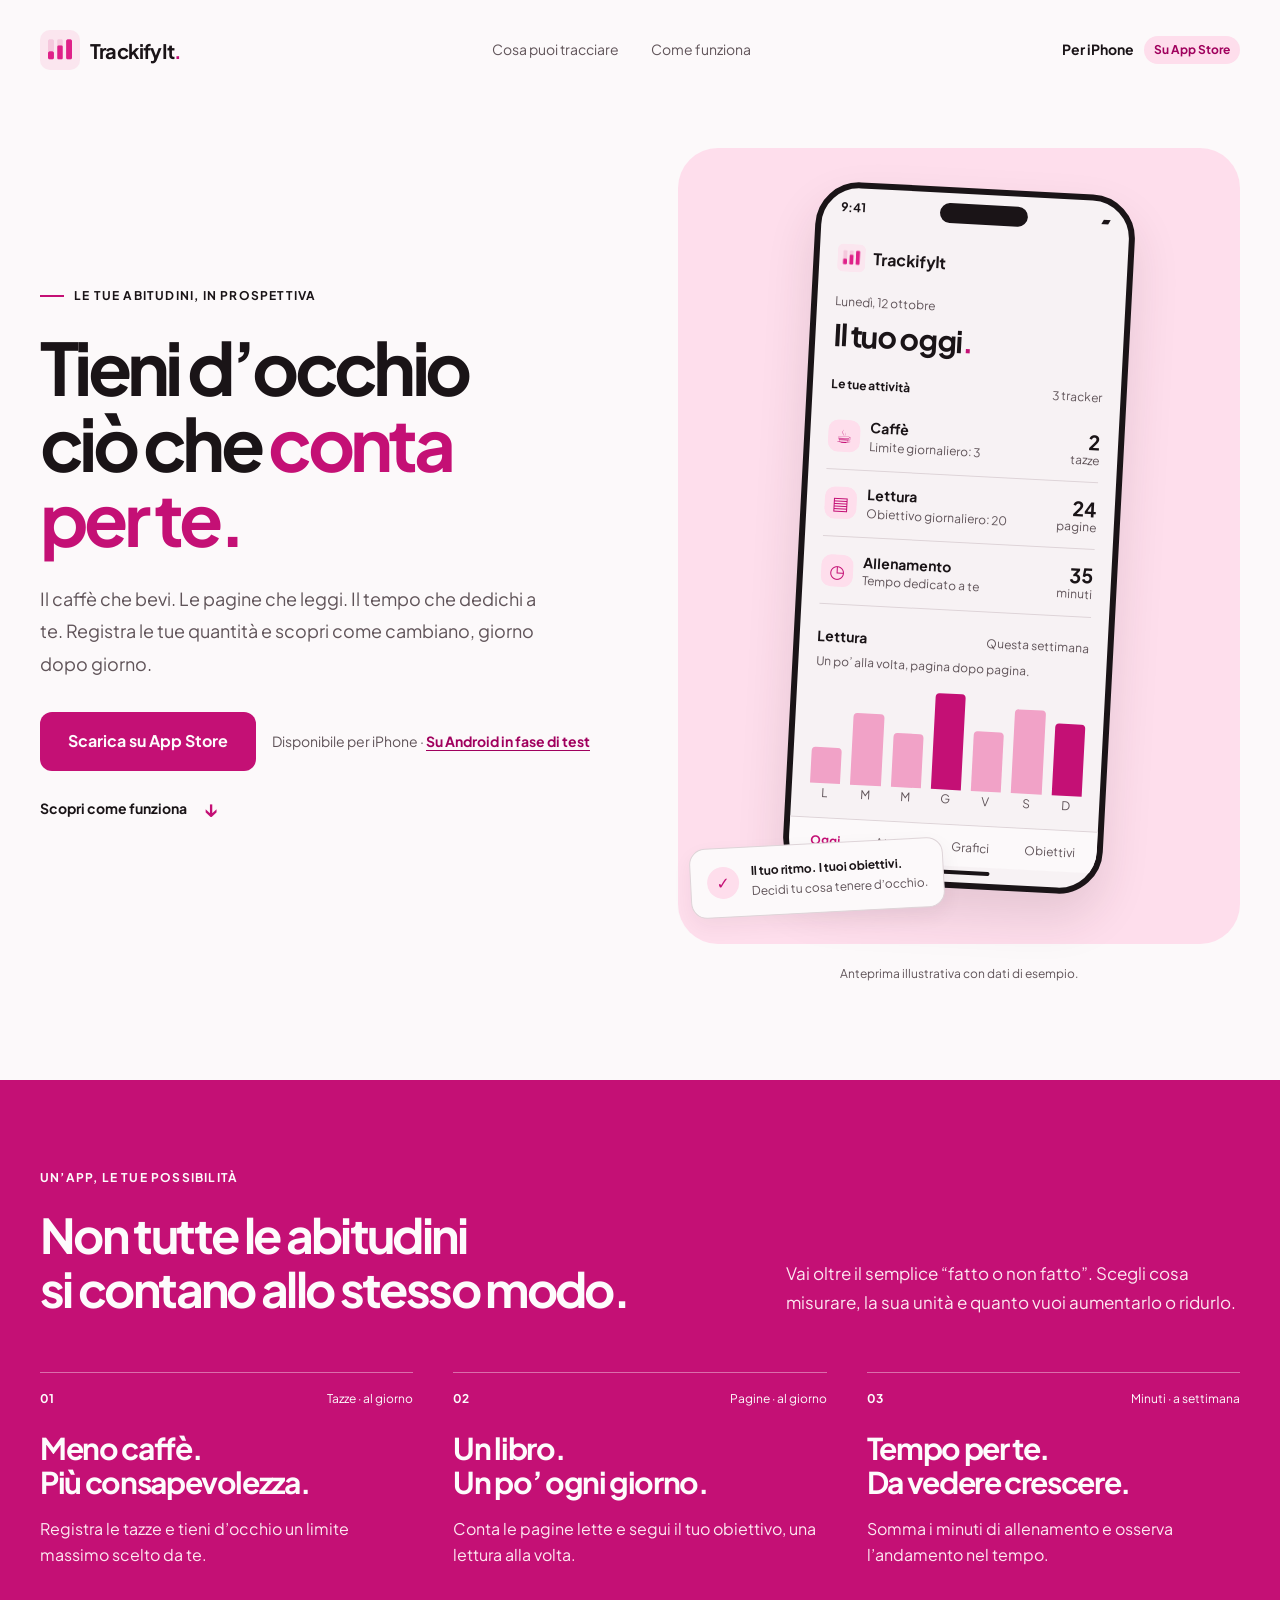
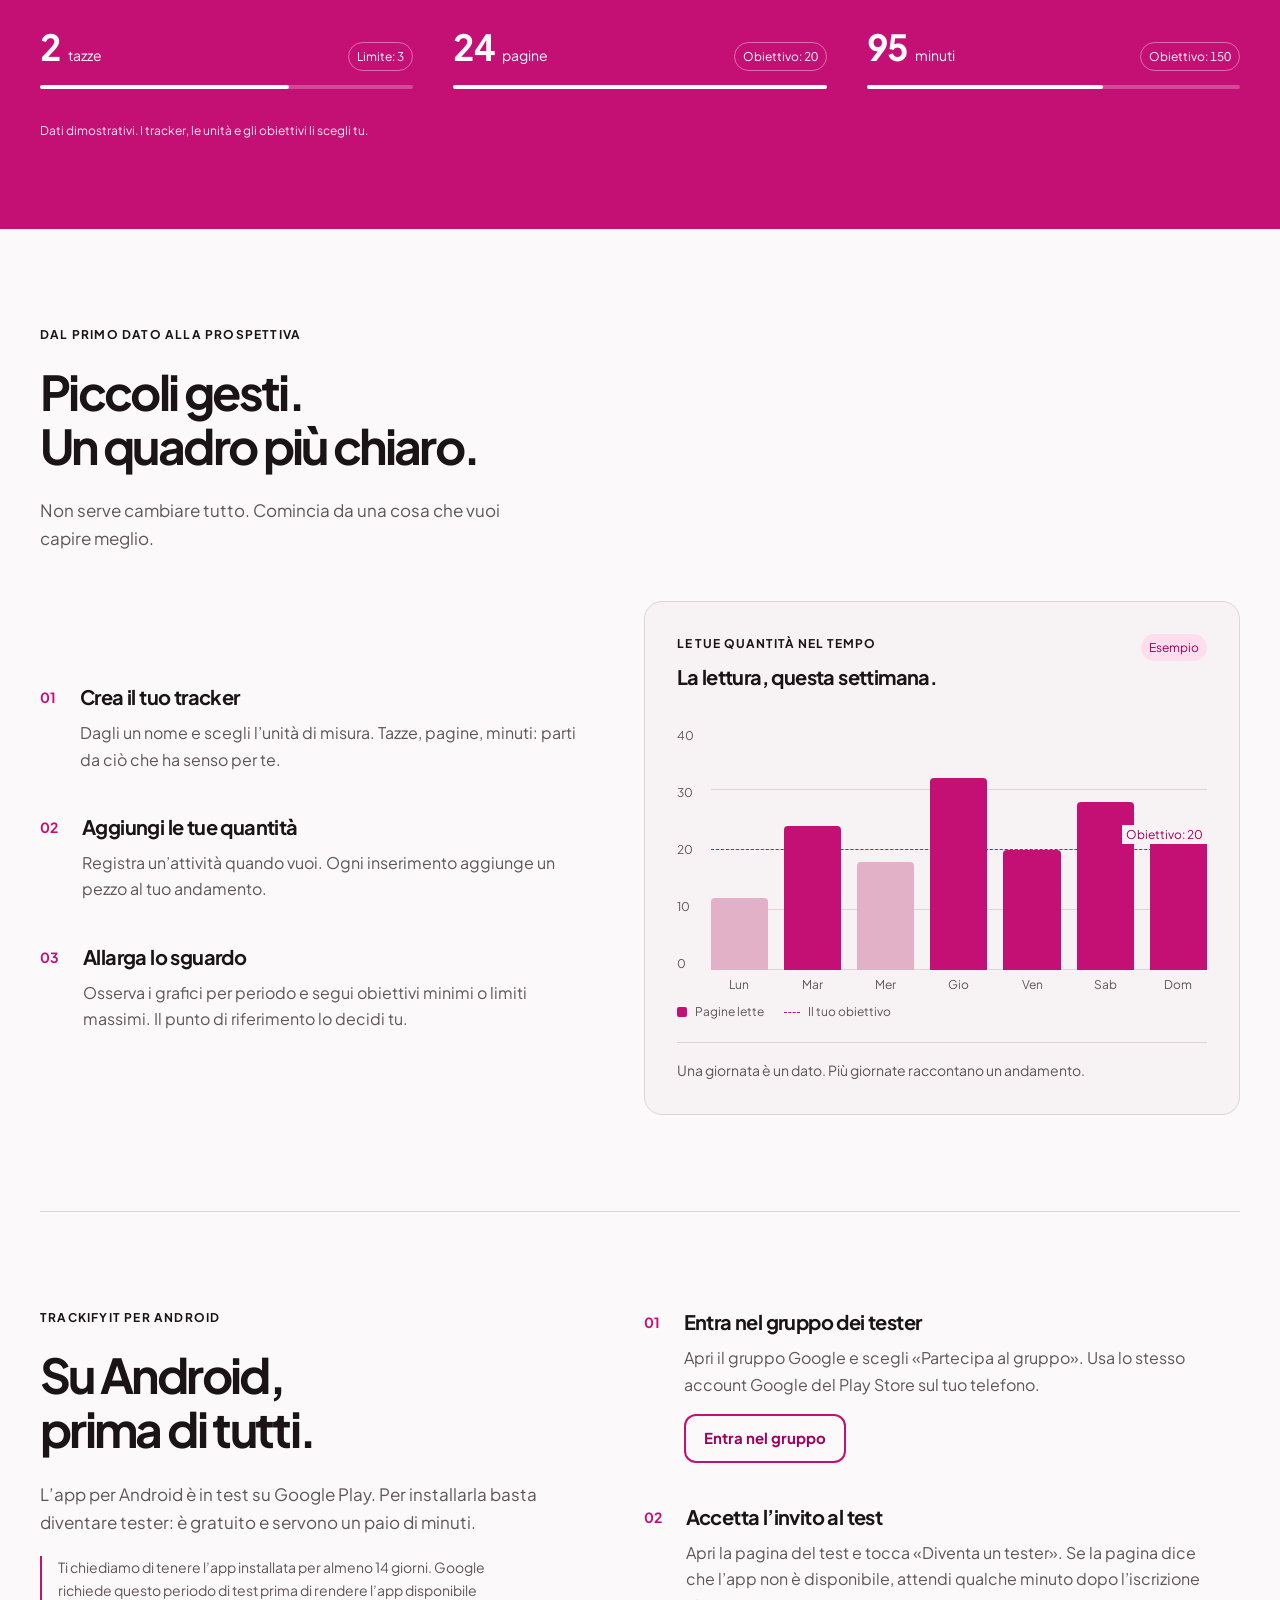
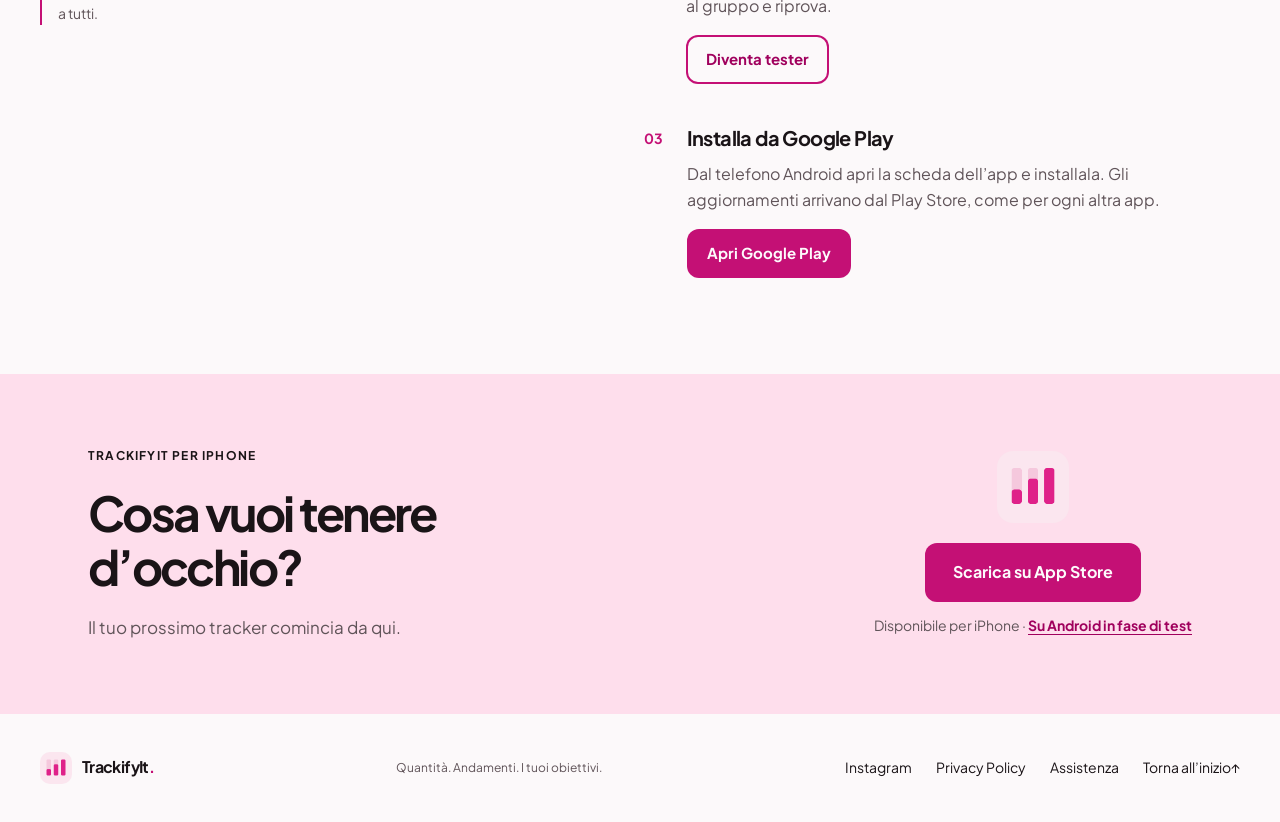
==== commit 7c6f7bf7: "Link App Store download and explain how to join the Android beta - Header and CTAs point to the App " ====
--- a/index.html
+++ b/index.html
@@ -5,10 +5,10 @@
   <meta name="viewport" content="width=device-width, initial-scale=1, viewport-fit=cover">
   <meta name="theme-color" content="#C5106B">
   <title>TrackifyIt | Tieni d’occhio ciò che conta per te</title>
-  <meta name="description" content="Crea tracker personalizzati, registra le tue quantità e osserva come cambiano nel tempo. Grafici, obiettivi e limiti, con TrackifyIt.">
+  <meta name="description" content="Crea tracker personalizzati, registra le tue quantità e osserva come cambiano nel tempo. Grafici, obiettivi e limiti, con TrackifyIt. Disponibile su App Store per iPhone e in test su Google Play per Android.">
   <link rel="icon" href="assets/favicon.png" type="image/png">
   <link rel="preload" href="assets/jakarta-regular.ttf" as="font" type="font/ttf" crossorigin>
-  <link rel="stylesheet" href="styles.css?v=3">
+  <link rel="stylesheet" href="styles.css?v=5">
   <link rel="stylesheet" href="documents.css?v=1">
 </head>
 <body>
@@ -16,7 +16,7 @@
   <header class="site-header wrap">
     <a class="brand" href="#inizio" aria-label="TrackifyIt, inizio pagina"><img src="assets/icon.png" width="40" height="40" alt=""><span>TrackifyIt<span class="brand-dot">.</span></span></a>
     <nav aria-label="Navigazione principale"><a href="#cosa-tracciare">Cosa puoi tracciare</a><a href="#come-funziona">Come funziona</a></nav>
-    <a class="header-cta" href="#iphone">Per iPhone <span class="soon-label">In arrivo</span></a>
+    <a class="header-cta" href="https://apps.apple.com/it/app/trackify-it/id6779299581">Per iPhone <span class="store-label">Su App Store</span></a>
   </header>
   <main id="contenuto">
     <section class="hero wrap" id="inizio" aria-labelledby="hero-title">
@@ -24,7 +24,7 @@
         <p class="eyebrow"><span class="eyebrow-line" aria-hidden="true"></span>Le tue abitudini, in prospettiva</p>
         <h1 id="hero-title">Tieni d’occhio<br>ciò che <span>conta<br>per te.</span></h1>
         <p class="lead">Il caffè che bevi. Le pagine che leggi. Il tempo che dedichi a te. Registra le tue quantità e scopri come cambiano, giorno dopo giorno.</p>
-        <div class="cta-group"><button class="button button-primary iphone-cta" disabled aria-describedby="hero-availability">Prova su iPhone</button><p id="hero-availability" class="availability">Presto disponibile</p></div>
+        <div class="cta-group"><a class="button button-primary iphone-cta" href="https://apps.apple.com/it/app/trackify-it/id6779299581" aria-describedby="hero-availability">Scarica su App Store</a><p id="hero-availability" class="availability">Disponibile per iPhone · <a class="inline-link" href="#android">Su Android in fase di test</a></p></div>
         <a class="text-link" href="#come-funziona">Scopri come funziona <span aria-hidden="true">↓</span></a>
       </div>
       <figure class="app-preview">
@@ -88,8 +88,17 @@
       </div>
     </section>
 
-    <section class="closing" id="iphone" aria-labelledby="closing-title"><div class="wrap closing-inner"><div><p class="eyebrow">TrackifyIt per iPhone</p><h2 id="closing-title">Cosa vuoi tenere<br>d’occhio?</h2><p>Il tuo prossimo tracker comincia da qui.</p></div><div class="closing-action"><img src="assets/icon.png" width="72" height="72" alt="" loading="lazy"><button class="button button-primary iphone-cta" disabled aria-describedby="closing-availability">Prova su iPhone</button><p class="availability" id="closing-availability">Presto disponibile</p></div></div></section>
+    <section class="android wrap" id="android" aria-labelledby="android-title">
+      <div class="android-intro"><p class="eyebrow">TrackifyIt per Android</p><h2 id="android-title">Su Android,<br>prima di tutti.</h2><p class="section-lead">L’app per Android è in test su Google Play. Per installarla basta diventare tester: è gratuito e servono un paio di minuti.</p><p class="android-note">Ti chiediamo di tenere l’app installata per almeno 14 giorni. Google richiede questo periodo di test prima di rendere l’app disponibile a tutti.</p></div>
+      <ol class="steps android-steps">
+        <li><span class="step-number" aria-hidden="true">01</span><div><h3>Entra nel gruppo dei tester</h3><p>Apri il gruppo Google e scegli «Partecipa al gruppo». Usa lo stesso account Google del Play Store sul tuo telefono.</p><a class="button button-secondary" href="https://groups.google.com/g/trackifyit-tester" target="_blank" rel="noopener noreferrer">Entra nel gruppo<span class="visually-hidden"> (si apre in una nuova scheda)</span></a></div></li>
+        <li><span class="step-number" aria-hidden="true">02</span><div><h3>Accetta l’invito al test</h3><p>Apri la pagina del test e tocca «Diventa un tester». Se la pagina dice che l’app non è disponibile, attendi qualche minuto dopo l’iscrizione al gruppo e riprova.</p><a class="button button-secondary" href="https://play.google.com/apps/testing/dev.sbalzer.trackifyit" target="_blank" rel="noopener noreferrer">Diventa tester<span class="visually-hidden"> (si apre in una nuova scheda)</span></a></div></li>
+        <li><span class="step-number" aria-hidden="true">03</span><div><h3>Installa da Google Play</h3><p>Dal telefono Android apri la scheda dell’app e installala. Gli aggiornamenti arrivano dal Play Store, come per ogni altra app.</p><a class="button button-primary" href="https://play.google.com/store/apps/details?id=dev.sbalzer.trackifyit" target="_blank" rel="noopener noreferrer">Apri Google Play<span class="visually-hidden"> (si apre in una nuova scheda)</span></a></div></li>
+      </ol>
+    </section>
+
+    <section class="closing" id="iphone" aria-labelledby="closing-title"><div class="wrap closing-inner"><div><p class="eyebrow">TrackifyIt per iPhone</p><h2 id="closing-title">Cosa vuoi tenere<br>d’occhio?</h2><p>Il tuo prossimo tracker comincia da qui.</p></div><div class="closing-action"><img src="assets/icon.png" width="72" height="72" alt="" loading="lazy"><a class="button button-primary iphone-cta" href="https://apps.apple.com/it/app/trackify-it/id6779299581" aria-describedby="closing-availability">Scarica su App Store</a><p class="availability" id="closing-availability">Disponibile per iPhone · <a class="inline-link" href="#android">Su Android in fase di test</a></p></div></div></section>
   </main>
-  <footer class="site-footer wrap"><a class="brand" href="#inizio"><img src="assets/icon.png" width="32" height="32" alt=""><span>TrackifyIt<span class="brand-dot">.</span></span></a><p>Quantità. Andamenti. I tuoi obiettivi.</p><div class="footer-links"><a href="privacy.html">Privacy Policy</a><a href="support.html">Assistenza</a><a href="#inizio">Torna all’inizio <span aria-hidden="true">↑</span></a></div></footer>
+  <footer class="site-footer wrap"><a class="brand" href="#inizio"><img src="assets/icon.png" width="32" height="32" alt=""><span>TrackifyIt<span class="brand-dot">.</span></span></a><p>Quantità. Andamenti. I tuoi obiettivi.</p><div class="footer-links"><a href="https://www.instagram.com/trackifyit/" target="_blank" rel="noopener noreferrer" aria-label="TrackifyIt su Instagram (si apre in una nuova scheda)">Instagram</a><a href="privacy.html">Privacy Policy</a><a href="support.html">Assistenza</a><a href="#inizio">Torna all’inizio <span aria-hidden="true">↑</span></a></div></footer>
 </body>
 </html>
--- a/styles.css
+++ b/styles.css
@@ -128,7 +128,7 @@
   gap:.625rem;
   min-height:44px;
 }
-.soon-label {
+.store-label {
   background:var(--pink-soft);
   color:var(--pink-dark);
   padding:.25rem .625rem;
@@ -193,9 +193,8 @@
   background:var(--pink);
   color:var(--white);
 }
-.button:disabled {
-  cursor:not-allowed;
-  opacity:1;
+.button-primary:hover {
+  background:var(--pink-dark);
 }
 .availability {
   font-size:.875rem;
@@ -712,6 +711,52 @@
   margin-top:1.25rem;
   padding-top:1rem;
 }
+.button-secondary {
+  background:transparent;
+  color:var(--pink-dark);
+  box-shadow:inset 0 0 0 2px var(--pink);
+}
+.button-secondary:hover {
+  background:var(--pink-soft);
+}
+.inline-link {
+  color:var(--pink-dark);
+  font-weight:700;
+  text-decoration:underline;
+  text-underline-offset:.2em;
+}
+.visually-hidden {
+  position:absolute;
+  width:1px;
+  height:1px;
+  overflow:hidden;
+  clip-path:inset(50%);
+  white-space:nowrap;
+}
+.android {
+  padding-block:4.5rem;
+  border-top:1px solid var(--line);
+}
+.android-intro h2 {
+  margin-top:1.25rem;
+}
+.android-note {
+  font-size:.875rem;
+  color:var(--muted);
+  margin-top:1.25rem;
+  max-width:46ch;
+  padding-left:1rem;
+  border-left:2px solid var(--pink);
+}
+.android-steps {
+  margin-top:3rem;
+}
+.android-steps .button {
+  margin-top:1rem;
+  min-height:48px;
+  padding:.75rem 1.25rem;
+  font-size:.9375rem;
+}
 .closing {
   background:var(--pink-soft);
   padding-block:3.5rem;
@@ -779,7 +824,7 @@
   nav a {
     font-size:.75rem;
   }
-  .header-cta .soon-label {
+  .header-cta .store-label {
     display:none;
   }
   .hero {
@@ -838,7 +883,7 @@
   nav a {
     font-size:.875rem;
   }
-  .header-cta .soon-label {
+  .header-cta .store-label {
     display:inline;
   }
   .hero {
@@ -911,6 +956,20 @@
     gap:2.5rem;
   }
   .steps li {
+    gap:1.5rem;
+  }
+  .android {
+    padding-block:6rem;
+    display:grid;
+    grid-template-columns:.95fr 1.05fr;
+    gap:4rem;
+    align-items:start;
+  }
+  .android-steps {
+    margin-top:0;
+    gap:2.5rem;
+  }
+  .android-steps li {
     gap:1.5rem;
   }
   .closing {
@@ -971,7 +1030,7 @@
   font-size:.75rem;
 }
 @media(max-width:22rem) {
-  .header-cta .soon-label {
+  .header-cta .store-label {
     display:none;
   }
   .site-header .brand {
